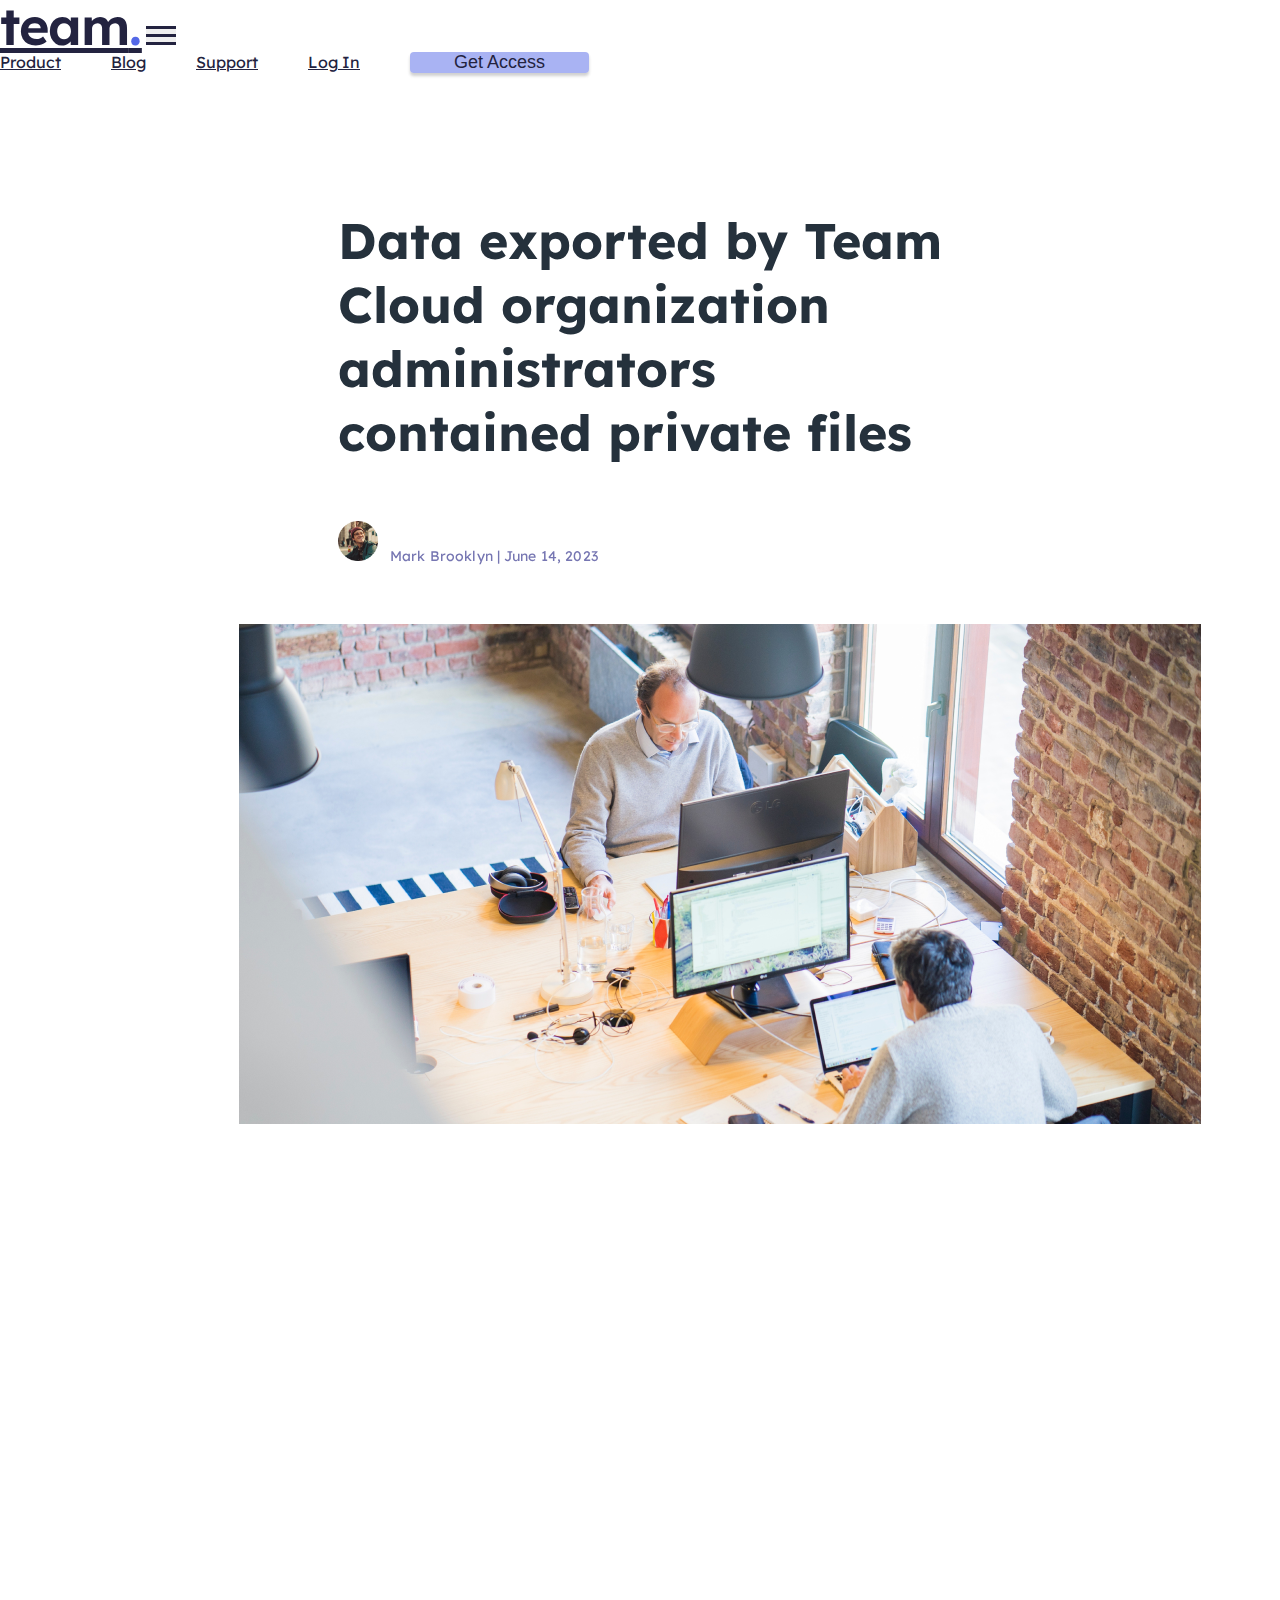
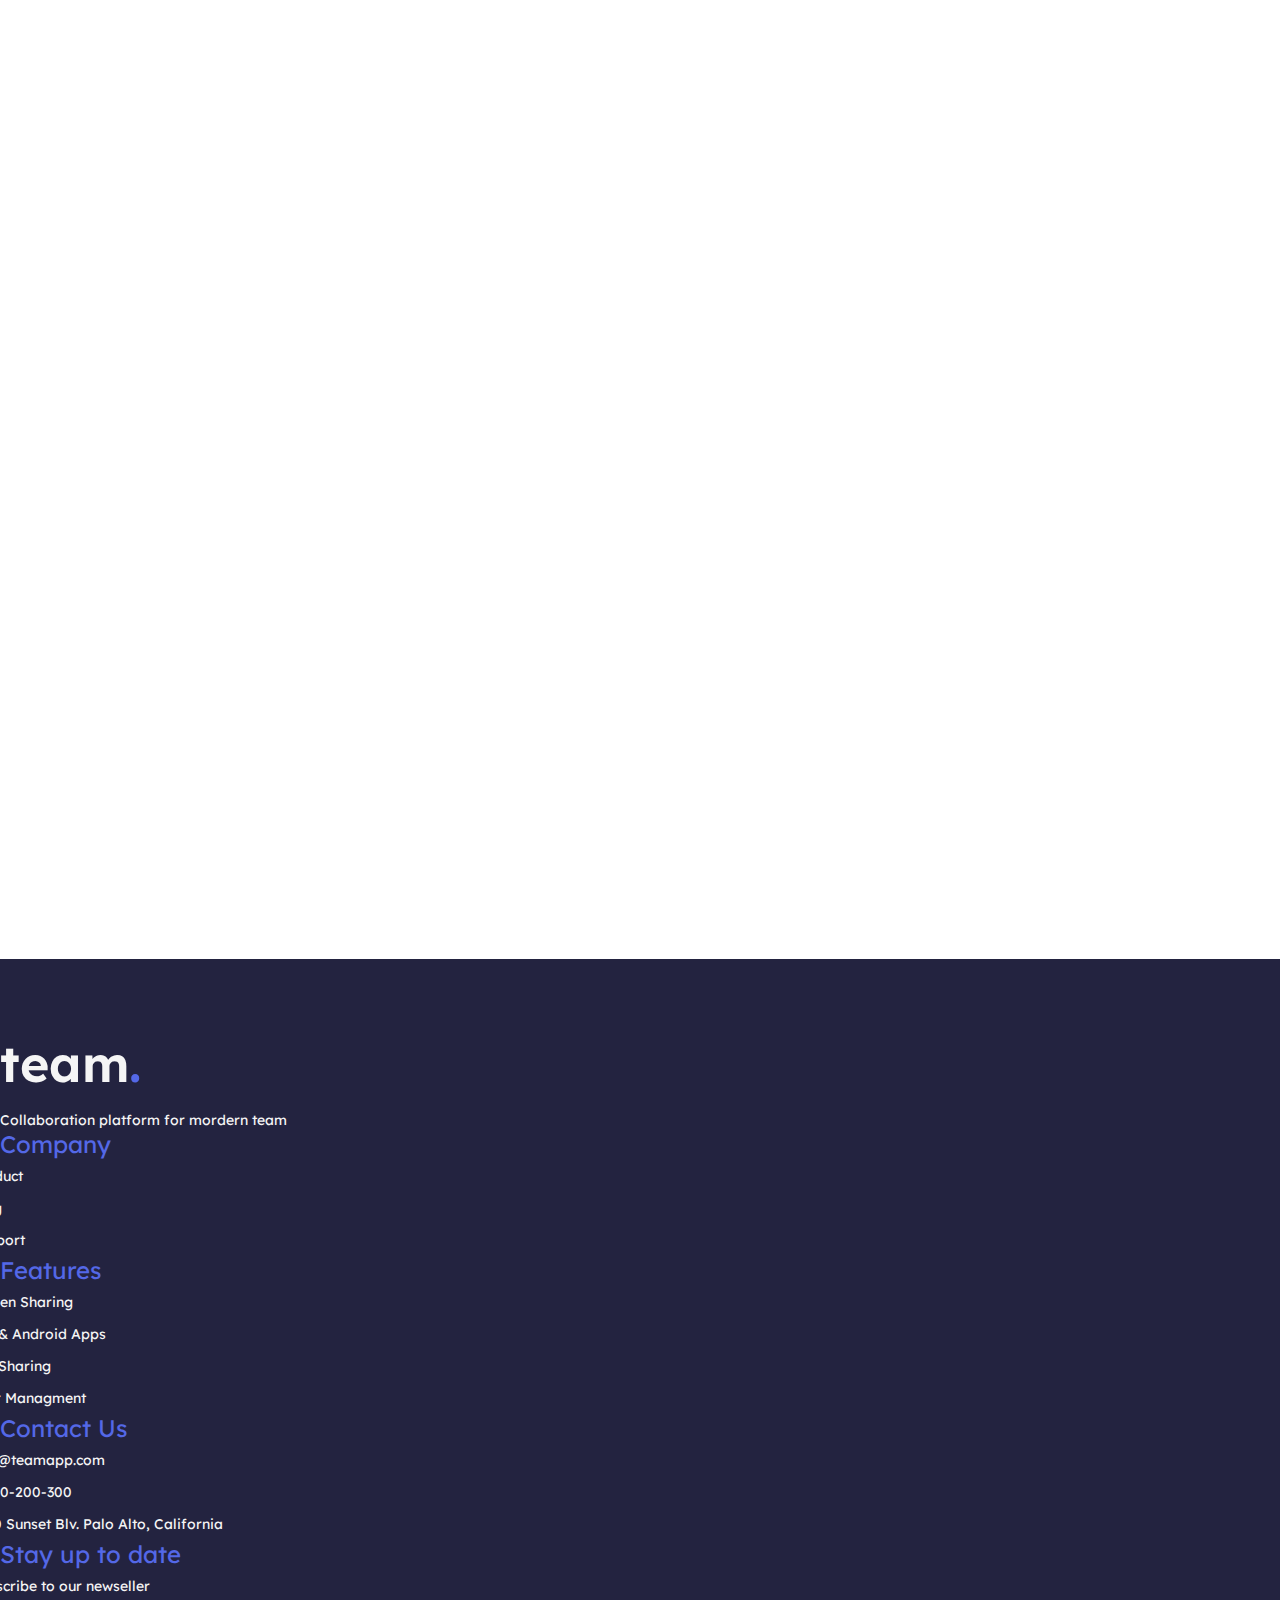
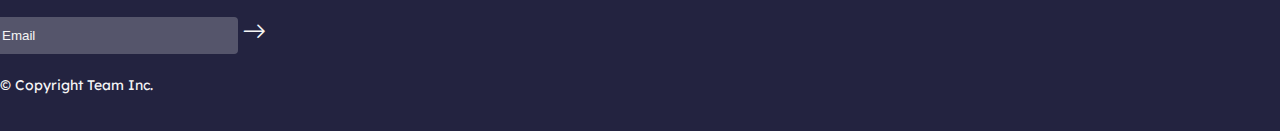
==== public/blog-post.html @ 6971ecb1 "first commit" ====
<!DOCTYPE html>
<html lang="en">
  <head>
    <meta charset="utf-8" />
    <meta name="viewport" content="width=device-width, initial-scale=1" />
    <title>Blog | Page 2</title>
    <link href="https://cdn.jsdelivr.net/npm/bootstrap@5.3.0/dist/css/bootstrap.min.css" rel="stylesheet" integrity="sha384-9ndCyUaIbzAi2FUVXJi0CjmCapSmO7SnpJef0486qhLnuZ2cdeRhO02iuK6FUUVM" crossorigin="anonymous" />
    <!-- css -->
    <link rel="stylesheet" href="css/blog-post.css" />
    <!-- google font -->
    <link rel="preconnect" href="https://fonts.googleapis.com" />
    <link rel="preconnect" href="https://fonts.gstatic.com" crossorigin />
    <link href="https://fonts.googleapis.com/css2?family=Lexend&display=swap" rel="stylesheet" />
    <!-- icon -->
    <link rel="stylesheet" href="https://cdn.jsdelivr.net/npm/bootstrap-icons@1.10.5/font/bootstrap-icons.css" />
    <!-- aos -->
    <link href="https://unpkg.com/aos@2.3.1/dist/aos.css" rel="stylesheet" />
  </head>
  <body>
    <!-- navbar -->
    <nav class="navbar navbar-expand-lg navbar-light fixed-top" id="navbar">
      <div class="container" id="navCont">
        <a class="navbar-brand" href="#">team<span class="fw-medium">.</span></a>
        <button class="navbar-toggler collapsed" type="button" data-bs-toggle="collapse" data-bs-target="#navbarSupportedContent" aria-controls="navbarSupportedContent" aria-expanded="false" aria-label="Toggle navigation">
          <span class="toggler-icon top-bar"></span>
          <span class="toggler-icon middle-bar"></span>
          <span class="toggler-icon bottom-bar"></span>
        </button>
        <div class="collapse navbar-collapse" id="navbarSupportedContent">
          <div class="navbar-nav ms-auto text-center">
            <a class="nav-link" href="#">Product</a>
            <a class="nav-link" href="../index.html">Blog</a>
            <a class="nav-link" href="#">Support</a>
            <a class="nav-link" href="#">Log In</a>
            <button class="btnGet">
              <a href="#">Get Access</a>
            </button>
          </div>
        </div>
      </div>
    </nav>
    <!-- end navbar -->

    <!-- content -->
    <div class="post">
      <div class="container-fluid">
        <div class="row">
          <div class="col-12" data-aos="fade-up" data-aos-duration="1000" data-aos-delay="100">
            <div class="contentSatu">
              <h1>Data exported by Team Cloud organization administrators contained private files</h1>
            </div>
          </div>
          <div class="col-12" data-aos="fade-up" data-aos-duration="1000" data-aos-delay="200">
            <div class="contentDua d-flex align-items-center gap-2">
              <img src="img/blog-post/Ellipse.png" alt="" width="48" />
              <span>Mark Brooklyn</span>
              <span>|</span>
              <span>June 14, 2023</span>
            </div>
          </div>
          <div class="col-lg-12 contentTiga" data-aos="fade-up" data-aos-duration="1000" data-aos-delay="300">
            <img src="img/blog-post/Rectangle.png" alt="" class="img-fluid" />
          </div>
          <div class="col-12" data-aos="fade-up" data-aos-duration="1000" data-aos-delay="400">
            <div class="contentEmpat">
              <p data-aos="fade-up" data-aos-duration="1000" data-aos-delay="450">
                Administrators of Team Cloud organizations can export public data from their organization via the organization settings menu. The exports include all the data that appears in public streams, and can be used to migrate from
                Team Cloud to self-hosting Team. Note that exporting private data is a separate process that requires contacting Team Support.
              </p>
              <p data-aos="fade-up" data-aos-duration="1000" data-aos-delay="500">
                Due to a bug in the public export code, exports of public data contained all uploaded files, even those from private messages and private streams. This may have allowed organization owners or administrators to extract
                uploaded files that they were not otherwise allowed to access. The content of non-public messages was never included in public exports.
              </p>
              <p data-aos="fade-up" data-aos-duration="1000" data-aos-delay="550">
                This bug has existed since the public export feature was implemented in August 2019. We have deleted all existing Team Cloud exports from our servers, and will be making changes to auto-expire all exports after 7 days in the
                future. This bug was fixed for self-hosted users in the Team Server 5.4 release.
              </p>
              <p data-aos="fade-up" data-aos-duration="1000" data-aos-delay="600">
                We have notified by email all administrators and users in non-deactivated Team Cloud organizations who may have been impacted by this bug. As many organizations have never exported their data, most Team Cloud users were not
                affected.
              </p>
              <p data-aos="fade-up" data-aos-duration="1000" data-aos-delay="650">We would like to thank Antoine Benoist for bringing this issue to our attention.</p>
            </div>
          </div>
          <div class="col-lg-10 col-md-8 col-12" data-aos="fade-up" data-aos-duration="1000" data-aos-delay="700">
            <div class="contentLima d-flex align-items-center">
              <div class="avatarOne">
                <img src="img/blog-post/Ellipse.png" alt="" width="64" />
              </div>
              <div>
                <h3>Written by</h3>
                <h1>Mark Brooklyn</h1>
                <p>COO at Team. Author of the upcoming book on Team Management and Leadership.</p>
              </div>
            </div>
          </div>
          <div class="col-12" data-aos="fade-up" data-aos-duration="1000" data-aos-delay="800">
            <div class="contentEnam">
              <hr />
            </div>
          </div>
          <div class="col-12" data-aos="fade-up" data-aos-duration="1000" data-aos-delay="900">
            <div class="contentTujuh">
              <h2>Join the conversation</h2>
              <div class="d-flex align-items-start">
                <div class="avatarTwo">
                  <img src="img/blog-post/Ellipse(1).png" alt="" width="56" />
                </div>
                <textarea name="" id="" placeholder="Comments"></textarea>
              </div>
            </div>
          </div>
        </div>
      </div>
    </div>
    <!-- end content -->

    <!-- footer -->
    <footer>
      <div class="container">
        <div class="row mb-lg-0 mb-md-5">
          <div class="col-lg-3 col-md-12">
            <h1>team<span>.</span></h1>
            <p>Collaboration platform for mordern team</p>
          </div>
          <div class="col-lg-2 col-md-4 mt-lg-4 mt-5 footSatu">
            <h4>Company</h4>
            <ul>
              <li>
                <a href="#">Product</a>
              </li>
              <li>
                <a href="../index.html">Blog</a>
              </li>
              <li>
                <a href="#">Support</a>
              </li>
            </ul>
          </div>
          <div class="col-lg-2 col-md-4 mt-lg-4 mt-5 footDua">
            <h4>Features</h4>
            <ul>
              <li>
                <a href="#">Screen Sharing</a>
              </li>
              <li>
                <a href="#">iOS & Android Apps</a>
              </li>
              <li>
                <a href="#">File Sharing</a>
              </li>
              <li>
                <a href="#">User Managment</a>
              </li>
            </ul>
          </div>
          <div class="col-lg-2 col-md-4 mt-lg-4 mt-5 footTiga">
            <h4>Contact Us</h4>
            <ul>
              <li>
                <a href="#">info@teamapp.com</a>
              </li>
              <li>
                <a href="#">1-800-200-300</a>
              </li>
              <li>
                <a href="#">1010 Sunset Blv. Palo Alto, California</a>
              </li>
            </ul>
          </div>
          <div class="col-lg-3 mt-lg-4 mt-5 md-5 footEmpat">
            <h4>Stay up to date</h4>
            <ul>
              <li>
                <a href="#">Subscribe to our newseller</a>
              </li>
              <li>
                <div class="position-relative">
                  <input type="email" name="email" id="email" placeholder="Email" />
                  <i class="bi bi-arrow-right position-absolute"></i>
                </div>
              </li>
            </ul>
          </div>
        </div>
        <div class="row mt-lg-5 mt-md-4 copy">
          <div class="col-lg-12">
            <p>&copy; Copyright Team Inc.</p>
          </div>
        </div>
      </div>
    </footer>
    <!-- end footer -->

    <!-- back to top -->
    <button id="back-to-top-btn"><i class="bi bi-arrow-up text-white"></i></button>
    <!-- end back to top -->

    <!-- js -->
    <script src="js/script.js"></script>
    <!-- aos -->
    <script src="https://unpkg.com/aos@2.3.1/dist/aos.js"></script>
    <script>
      AOS.init();
    </script>
    <script src="https://cdn.jsdelivr.net/npm/bootstrap@5.3.0/dist/js/bootstrap.bundle.min.js" integrity="sha384-geWF76RCwLtnZ8qwWowPQNguL3RmwHVBC9FhGdlKrxdiJJigb/j/68SIy3Te4Bkz" crossorigin="anonymous"></script>
  </body>
</html>
---- public/css/blog-post.css ----
:root {
  --softBlue: #5468e7;
  --softViolet: #c897e4;
  --darkBlue: #232340;
  --desaturatedBlue: #7676b2;
  --offWhite: #f5f5f5;
  --lightOrange: #ffba79;
}

* {
  padding: 0;
  margin: 0;
  box-sizing: border-box;
}

body {
  font-family: "Lexend", sans-serif;
  overflow-x: hidden;
}

#navbar {
  /* background-color: var(--offWhite); */
  background-color: white;
}

/* toggle */
.navbar-toggler {
  border: 0 !important;
}
.navbar-toggler:focus,
.navbar-toggler:active,
.navbar-toggler-icon:focus {
  outline: none !important;
  box-shadow: none !important;
  border: 0 !important;
}
.toggler-icon {
  width: 30px;
  height: 3px;
  background-color: var(--darkBlue);
  display: block;
  transition: all 0.2s;
}
.middle-bar {
  margin: 5px auto;
}
.navbar-toggler .top-bar {
  transform: rotate(45deg);
  transform-origin: 10% 10%;
}
.navbar-toggler .middle-bar {
  opacity: 0;
  filter: alpha(opacity=0);
}
.navbar-toggler .bottom-bar {
  transform: rotate(-45deg);
  transform-origin: 10% 90%;
}
.navbar-toggler.collapsed .top-bar {
  transform: rotate(0);
}
.navbar-toggler.collapsed .middle-bar {
  opacity: 1;
  filter: alpha(opacity=100);
}
.navbar-toggler.collapsed .bottom-bar {
  transform: rotate(0);
}
.navbar-toggler.collapsed .toggler-icon {
  background-color: var(--darkBlue);
}

/* navbar */
.navbar {
  transition: all 500ms ease-in-out;
  /* box-shadow: 0px 3px 3px #00000023; */
}

.navbar > div {
  transition: all 1000ms ease-in-out;
}

.navbar .navbar-brand {
  font-size: 52px;
  font-style: normal;
  font-weight: 600;
  line-height: 100%;
  letter-spacing: -1.04px;
  color: var(--darkBlue);
}

.navbar span {
  color: var(--softBlue);
  letter-spacing: 0;
}

.navbar .nav-link {
  color: var(--darkBlue);
  font-size: 16px;
  text-shadow: 0px 8px 16px 0px rgba(35, 35, 64, 0.6);
  text-decoration: underline;
  margin-right: 46px;
}

.nav-link:hover {
  color: var(--softBlue);
  transition: all 500ms ease-in-out;
}

.navbar .btnGet {
  background-color: var(--softBlue);
  border: none;
  border-radius: 4px;
  background: rgba(84, 104, 231, 0.5);
  box-shadow: 0px 3px 3px rgba(58, 58, 58, 0.24);
}

.btnGet:hover {
  background-color: var(--darkBlue);
  transition: all 400ms ease-in-out;
}

.btnGet a {
  text-decoration: none;
  color: var(--darkBlue);
  padding: 10px 44px;
  font-size: 18px;
  font-weight: 400;
}

.btnGet a:hover {
  color: var(--offWhite);
  transition: all 400ms ease-in-out;
}
/* end navbar */

/* content */
.post .contentSatu {
  padding: 136px 338px 56px 338px;
}

.contentSatu h1 {
  color: var(--black, #25313c);
  font-size: 50px;
  font-style: normal;
  font-weight: 700;
  line-height: 64px;
}

.post .contentDua {
  padding: 0px 338px 56px 338px;
}

.contentDua img {
  padding: 0px 8px 0px 0px;
}

.contentDua span {
  color: var(--desaturated-blue, #7676b2);
  font-size: 14px;
  font-style: normal;
  font-weight: 400;
  line-height: 23px;
  letter-spacing: 0.14px;
}

.post .contentTiga {
  padding: 0px 239px 80px 239px;
}

.post .contentEmpat {
  padding: 0px 338px 80px 338px;
}

.post .contentLima {
  padding: 0px 338px 80px 338px;
}

.contentLima .avatarOne {
  padding: 0px 24px 0px 0px;
}

.contentLima h3 {
  color: var(--soft-violet, #c897e4);
  font-size: 16px;
  font-style: normal;
  font-weight: 700;
  line-height: 26px;
  letter-spacing: 0.16px;
  text-transform: uppercase;
}

.contentLima h1 {
  color: var(--dark-blue, #232340);
  font-size: 24px;
  font-style: normal;
  font-weight: 400;
  line-height: 30px;
  padding: 12px 0px;
}

.contentLima p {
  color: rgba(35, 35, 64, 0.6);
  font-size: 14px;
  font-style: normal;
  font-weight: 400;
  line-height: 23px;
  letter-spacing: 0.14px;
}

.post .contentEnam {
  padding: 0px 338px 120px 338px;
}

.post .contentTujuh {
  padding: 0px 338px 160px 338px;
}

.contentTujuh h2 {
  color: var(--dark-blue, #232340);
  font-size: 18px;
  font-style: normal;
  font-weight: 400;
  line-height: 150%;
  padding: 0px 0px 48px 0px;
}

.contentTujuh .avatarTwo {
  padding: 0px 16px 0px 0px;
}

.contentTujuh textarea {
  width: 692px;
  height: 199px;
  border-radius: 4px;
  border: 2px solid var(--desaturatedBlue, #7676b2);
  background: var(--offWhite, #f5f5f5);
}

.contentTujuh textarea::placeholder {
  padding: 16px 0px 0px 16px;
  color: rgba(35, 35, 64, 0.9);
  font-size: 14px;
  font-style: normal;
  font-weight: 400;
  line-height: 23px;
  letter-spacing: 0.14px;
}
/* end content */

/* footer */
footer {
  background-color: var(--darkBlue);
}

footer .container {
  padding-top: 73px;
}

footer h1 {
  color: var(--offWhite);
  font-size: 50px;
  font-weight: 600;
}

footer span {
  color: var(--softBlue);
}

footer p {
  color: var(--offWhite);
  padding-top: 16px;
  font-size: 14px;
  font-weight: 400;
}

footer h4 {
  font-size: 24px;
  font-weight: 400;
  color: var(--softBlue);
}

footer ul li {
  list-style: none;
  margin-left: -30px;
  padding: 6px 0px;
}

footer a {
  color: var(--offWhite);
  text-decoration: none;
  font-size: 14px;
}

footer a:hover {
  color: #ffffff80;
  transition: all 300ms ease-in-out;
}

footer input {
  width: 268px;
  padding: 11px 16px;
  border-radius: 4px;
  border: none;
  background: rgba(245, 245, 245, 0.24);
  margin: 10px 0px 0px 0px;
}

footer input::placeholder {
  padding-left: 16px;
  color: var(--offWhite);
}

footer i {
  top: 13px;
  left: 230px;
  color: var(--offWhite);
  font-size: 24px;
  font-weight: 600;
}

footer .copy {
  padding-bottom: 37px;
}
/* end footer */

/* back to top */
#back-to-top-btn {
  display: none;
  position: fixed;
  bottom: 20px;
  right: 20px;
  font-size: 26px;
  width: 45px;
  height: 45px;
  background-color: var(--softBlue);
  cursor: pointer;
  outline: none;
  border: none;
  border-radius: 50%;
  transition-duration: 0.2s;
  transition-timing-function: ease-in-out;
  transition-property: background-color, color;
}
#back-to-top-btn:hover,
#back-to-top-btn:focus {
  background-color: var(--desaturatedBlue);
  color: #fff;
}

/* Animations */
.btnEntrance {
  animation-duration: 0.5s;
  animation-fill-mode: both;
  animation-name: btnEntrance;
}

/* fadeInUp */
@keyframes btnEntrance {
  from {
    opacity: 0;
    transform: translate3d(0, 100%, 0);
  }
  to {
    opacity: 1;
    transform: translate3d(0, 0, 0);
  }
}

.btnExit {
  animation-duration: 0.25s;
  animation-fill-mode: both;
  animation-name: btnExit;
}
/* zoomOut */

/* fadeOutDown */
@keyframes btnExit {
  from {
    opacity: 1;
  }
  to {
    opacity: 0;
    transform: translate3d(0, 100%, 0);
  }
}

/* mobile */
@media (max-width: 575.98px) {
  /* navbar */
  .navbar {
    padding: 0px 30px;
  }

  .navbar .nav-link {
    margin-right: 0px;
    text-decoration: none;
  }

  .navbar .btnGet {
    padding: 12px 44px;
  }

  .post .contentSatu {
    padding: 136px 30px 56px 30px;
  }

  .contentSatu h1 {
    font-size: 34px;
    font-style: normal;
    font-weight: 700;
    line-height: 42px;
  }

  .post .contentDua {
    padding: 0px 82px 56px 30px;
  }

  .contentDua img {
    padding: 0px 8px 0px 0px;
  }

  .contentDua span {
    color: var(--desaturated-blue, #7676b2);
    font-size: 14px;
    font-style: normal;
    font-weight: 400;
    line-height: 23px;
    letter-spacing: 0.14px;
  }

  .post .contentTiga {
    padding: 0px 0px 64px 0px;
  }

  .post .contentEmpat {
    padding: 0px 30px 64px 30px;
  }

  .post .contentLima {
    padding: 0px 30px 80px 30px;
  }

  .contentLima .avatarOne {
    padding: 0px 24px 0px 0px;
  }

  .post .contentEnam {
    padding: 0px 30px 80px 30px;
  }

  .post .contentTujuh {
    padding: 0px 30px 120px 30px;
  }

  .contentTujuh .avatarTwo {
    padding: 0px 12px 0px 0px;
  }

  .contentTujuh textarea {
    width: 100%;
    height: 245px;
  }

  .contentTujuh textarea::placeholder {
    padding: 16px 0px 0px 16px;
    color: rgba(35, 35, 64, 0.9);
    font-size: 14px;
    font-style: normal;
    font-weight: 400;
    line-height: 23px;
    letter-spacing: 0.14px;
  }

  footer .footSatu {
    order: 2;
  }
  footer .footDua {
    order: 3;
  }
  footer .footTiga {
    order: 4;
    padding-bottom: 100px;
  }
  footer .footEmpat {
    order: 1;
  }
}

/* tablet */
@media (max-width: 991.98px) {
  .navbar .nav-link {
    margin-right: 0px;
    text-decoration: none;
  }

  .navbar .btnGet {
    padding: 12px 44px;
  }

  .post .contentSatu {
    padding: 162px 30px 56px 30px;
  }

  .contentSatu h1 {
    font-size: 34px;
    font-style: normal;
    font-weight: 700;
    line-height: 42px;
  }

  .post .contentDua {
    padding: 0px 30px 56px 30px;
  }

  .contentDua img {
    padding: 0px 8px 0px 0px;
  }

  .contentDua span {
    font-size: 14px;
    font-style: normal;
    font-weight: 400;
    line-height: 23px;
    letter-spacing: 0.14px;
  }

  .post .contentTiga {
    padding: 0px 0px 64px 0px;
  }

  .post .contentEmpat {
    padding: 0px 30px 64px 30px;
  }

  .post .contentLima {
    padding: 0px 30px 104px 30px;
  }

  .contentLima .avatarOne {
    padding: 0px 24px 0px 0px;
  }

  .post .contentEnam {
    padding: 0px 30px 104px 30px;
  }

  .post .contentTujuh {
    padding: 0px 30px 160px 30px;
  }

  .contentTujuh h2 {
    padding: 0px 0px 48px 0px;
  }

  .contentTujuh .avatarTwo {
    padding: 0px 16px 0px 0px;
  }

  .contentTujuh textarea {
    width: 100%;
    height: 199px;
  }

  .contentTujuh textarea::placeholder {
    padding: 16px 0px 0px 16px;
    font-size: 14px;
    font-style: normal;
    font-weight: 400;
    line-height: 23px;
    letter-spacing: 0.14px;
  }
}
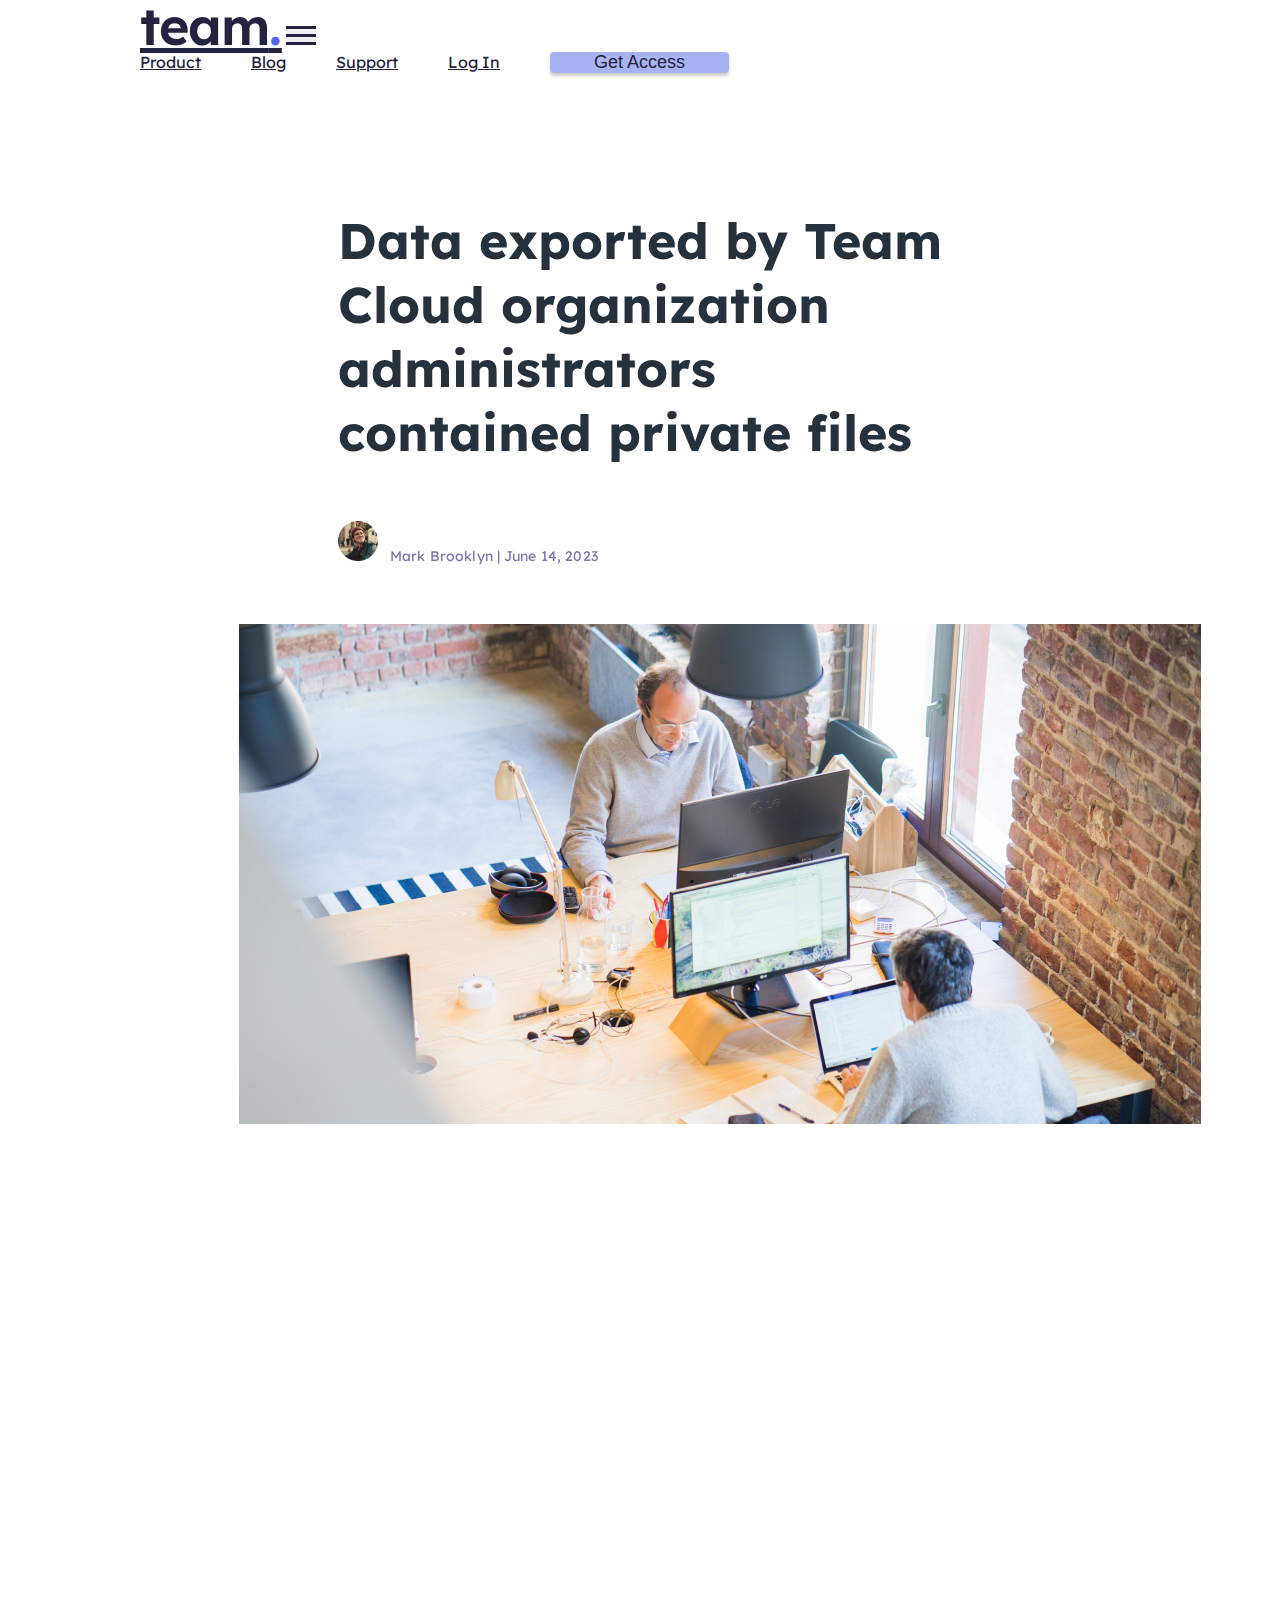
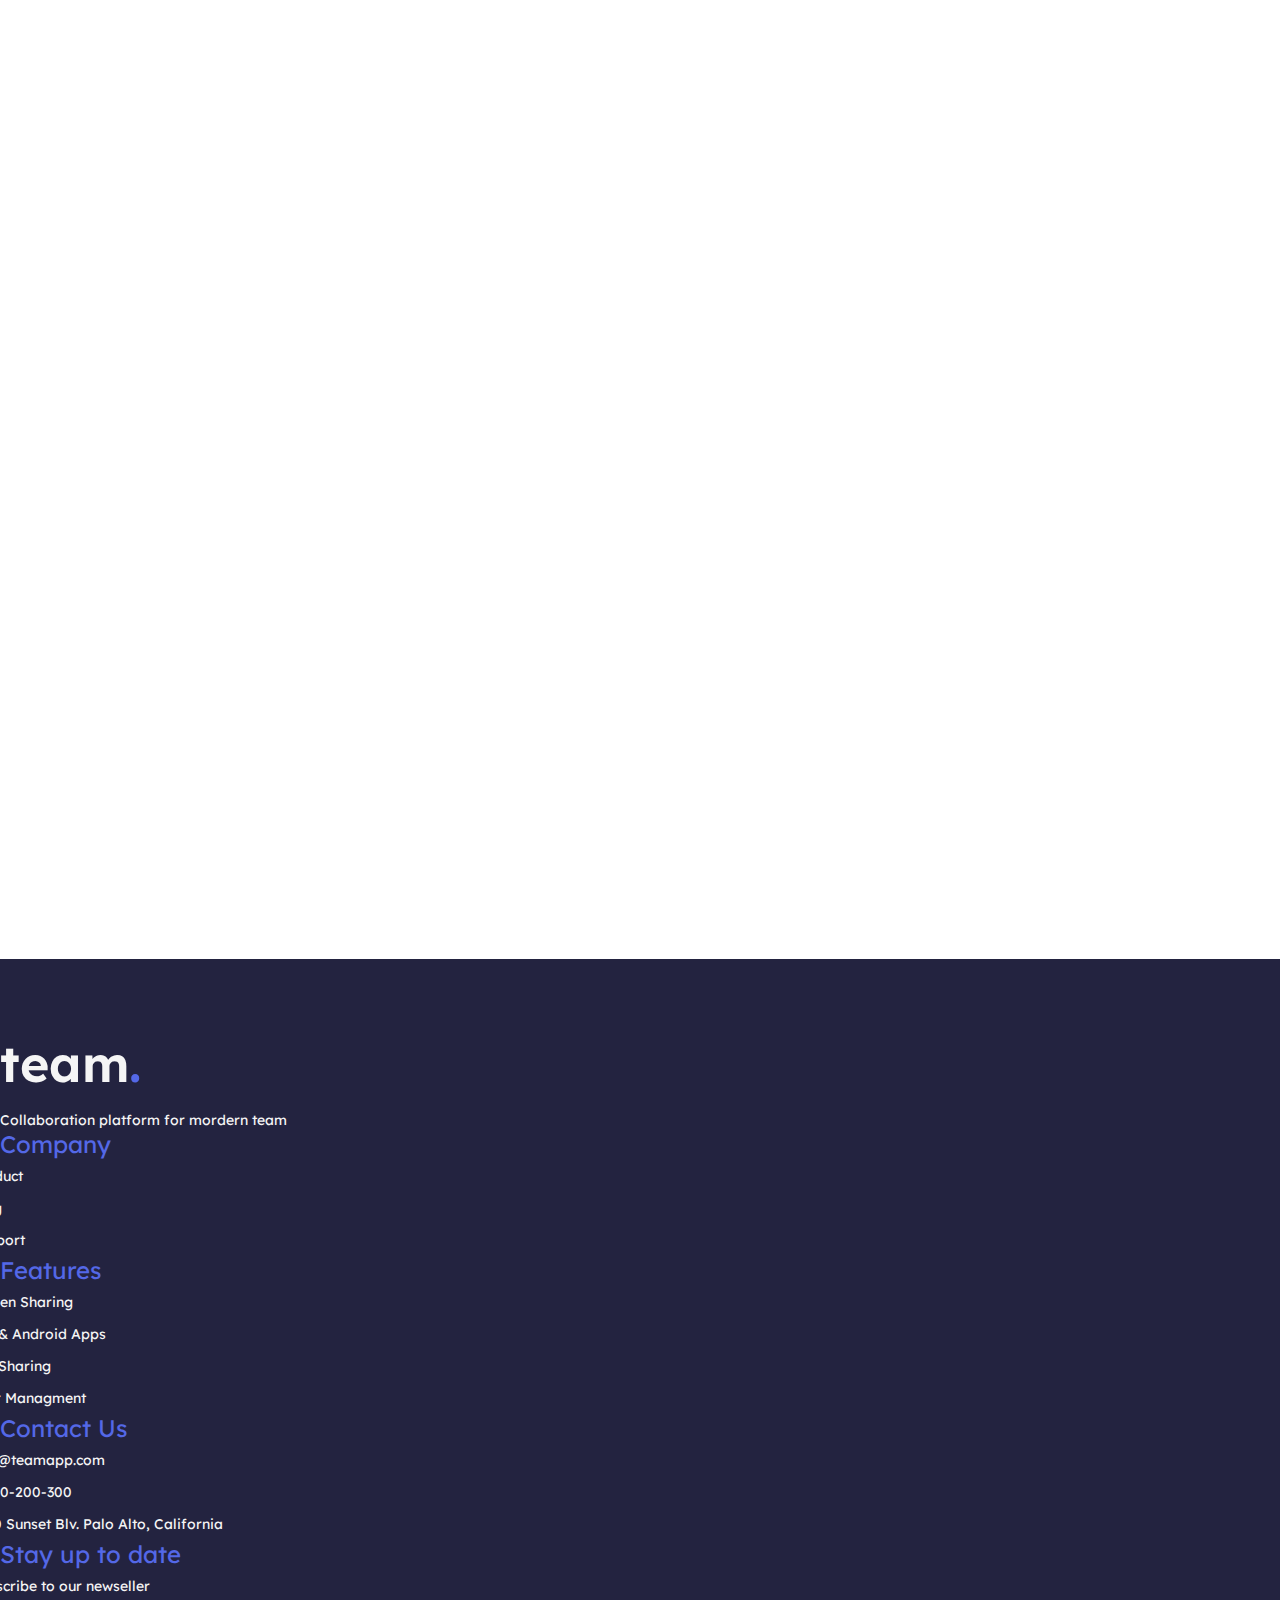
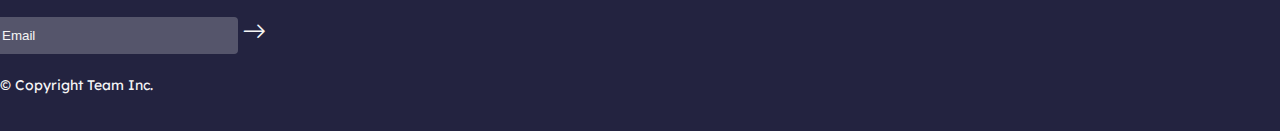
==== commit ac8b3aa3: "first commit" ====
--- a/public/blog-post.html
+++ b/public/blog-post.html
@@ -19,7 +19,7 @@
   <body>
     <!-- navbar -->
     <nav class="navbar navbar-expand-lg navbar-light fixed-top" id="navbar">
-      <div class="container" id="navCont">
+      <div class="container-fluid" id="navCont">
         <a class="navbar-brand" href="#">team<span class="fw-medium">.</span></a>
         <button class="navbar-toggler collapsed" type="button" data-bs-toggle="collapse" data-bs-target="#navbarSupportedContent" aria-controls="navbarSupportedContent" aria-expanded="false" aria-label="Toggle navigation">
           <span class="toggler-icon top-bar"></span>
--- a/public/css/blog-post.css
+++ b/public/css/blog-post.css
@@ -73,7 +73,7 @@
 /* navbar */
 .navbar {
   transition: all 500ms ease-in-out;
-  /* box-shadow: 0px 3px 3px #00000023; */
+  padding: 0px 140px;
 }
 
 .navbar > div {
@@ -489,6 +489,10 @@
 
 /* tablet */
 @media (max-width: 991.98px) {
+  .navbar {
+    padding: 0px 30px;
+  }
+
   .navbar .nav-link {
     margin-right: 0px;
     text-decoration: none;
